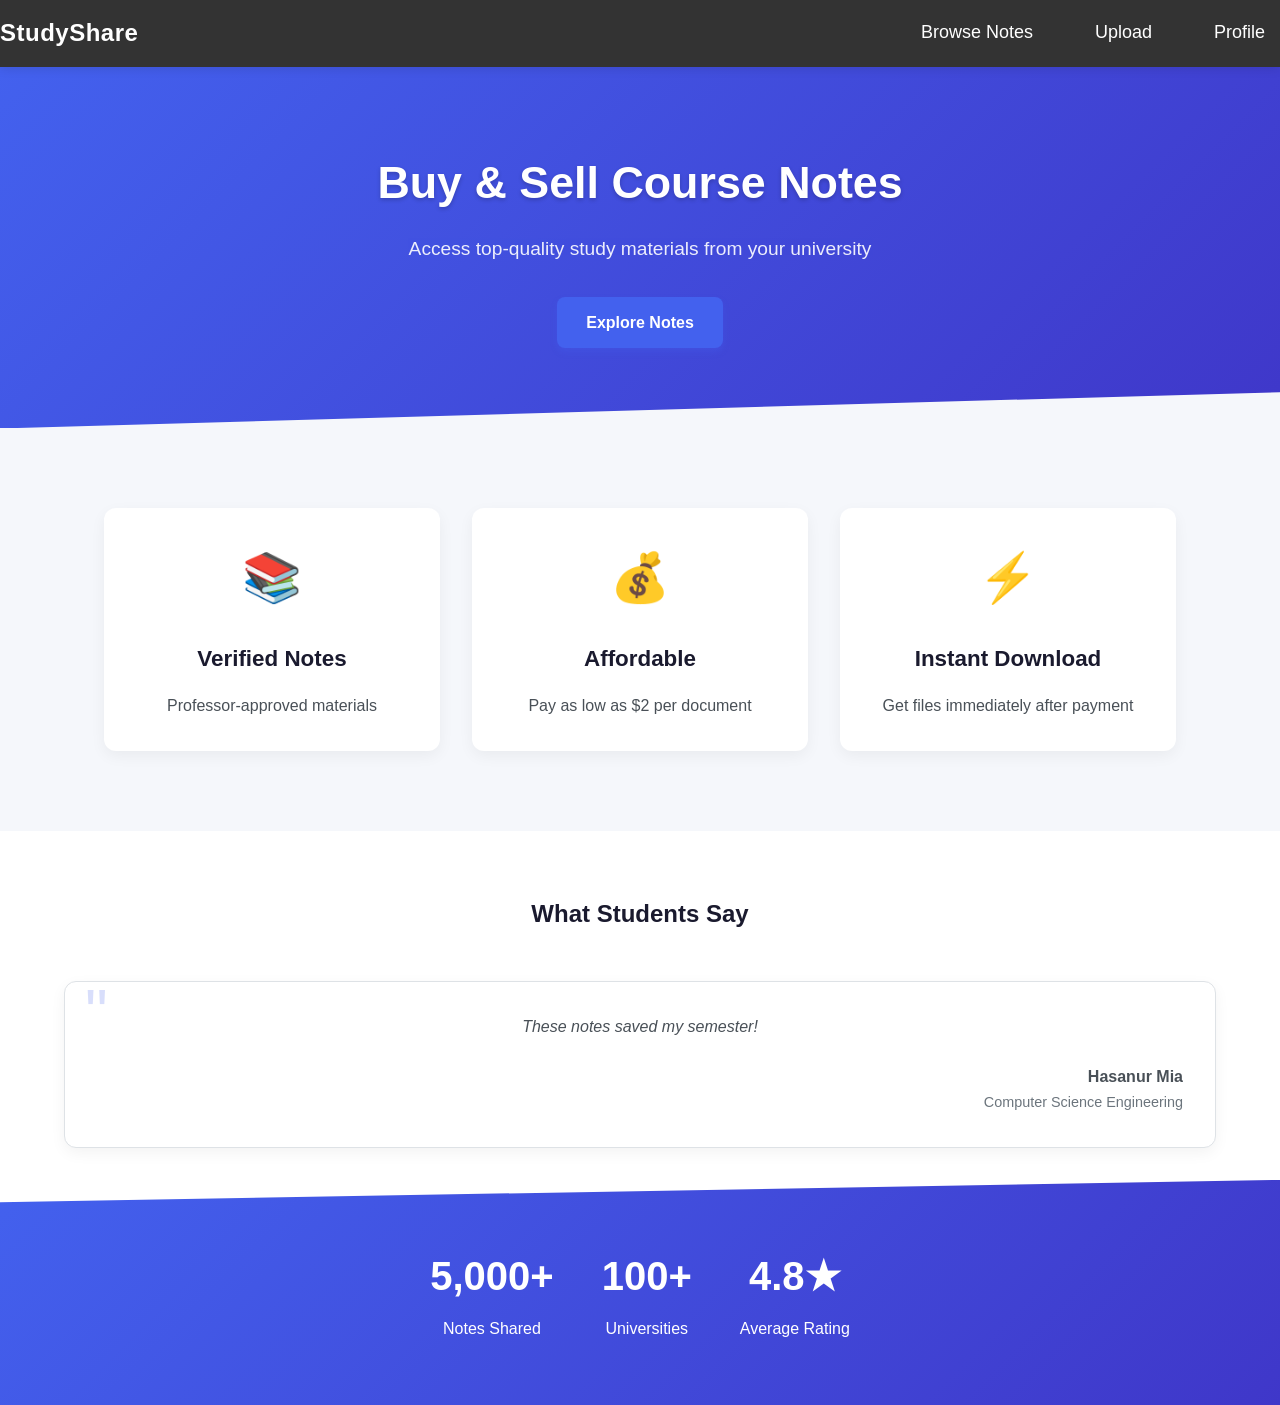
==== Study Share/index.html @ 840df7e5 "Add files via upload" ====
<!DOCTYPE html>
<html lang="en">
<head>
    <meta charset="UTF-8">
    <meta name="viewport" content="width=device-width, initial-scale=1.0">
    <title>StudyShare | Home</title>
    <link rel="stylesheet" href="css\style.css">
</head>
<body>
    <nav>
        <a href="index.html" class="logo">StudyShare</a>
        <div class="nav-links">
            <a href="browse.html">Browse Notes</a>
            <a href="upload.html">Upload</a>
            <a href="profile.html">Profile</a>
        </div>
    </nav>

    <header class="hero">
        <div class="hero-content">
            <h1>Buy & Sell Course Notes</h1>
            <p>Access top-quality study materials from your university</p>
            <a href="browse.html" class="btn-primary">Explore Notes</a>
        </div>
    </header>

    <section class="features">
        <div class="feature-card">
            <div class="feature-icon">📚</div>
            <h3>Verified Notes</h3>
            <p>Professor-approved materials</p>
        </div>
        <div class="feature-card">
            <div class="feature-icon">💰</div>
            <h3>Affordable</h3>
            <p>Pay as low as $2 per document</p>
        </div>
        <div class="feature-card">
            <div class="feature-icon">⚡</div>
            <h3>Instant Download</h3>
            <p>Get files immediately after payment</p>
        </div>
    </section>

    <section class="testimonials">
        <h2>What Students Say</h2>
        <div class="testimonial-grid">
            <div class="testimonial-card">
                <div class="quote">"</div>
                <p>These notes saved my semester!</p>
                <div class="student-info">
                    <span class="name">Hasanur Mia</span>
                    <span class="major">Computer Science Engineering</span>
                    
                </div>
            </div>
            <!-- 2 more testimonials -->
        </div>
    </section>

    <section class="stats">
        <div class="stat-item">
            <h3>5,000+</h3>
            <p>Notes Shared</p>
        </div>
        <div class="stat-item">
            <h3>100+</h3>
            <p>Universities</p>
        </div>
        <div class="stat-item">
            <h3>4.8★</h3>
            <p>Average Rating</p>
        </div>
    </section>
    <script src="main.js"></script>
    
</body>
</html>
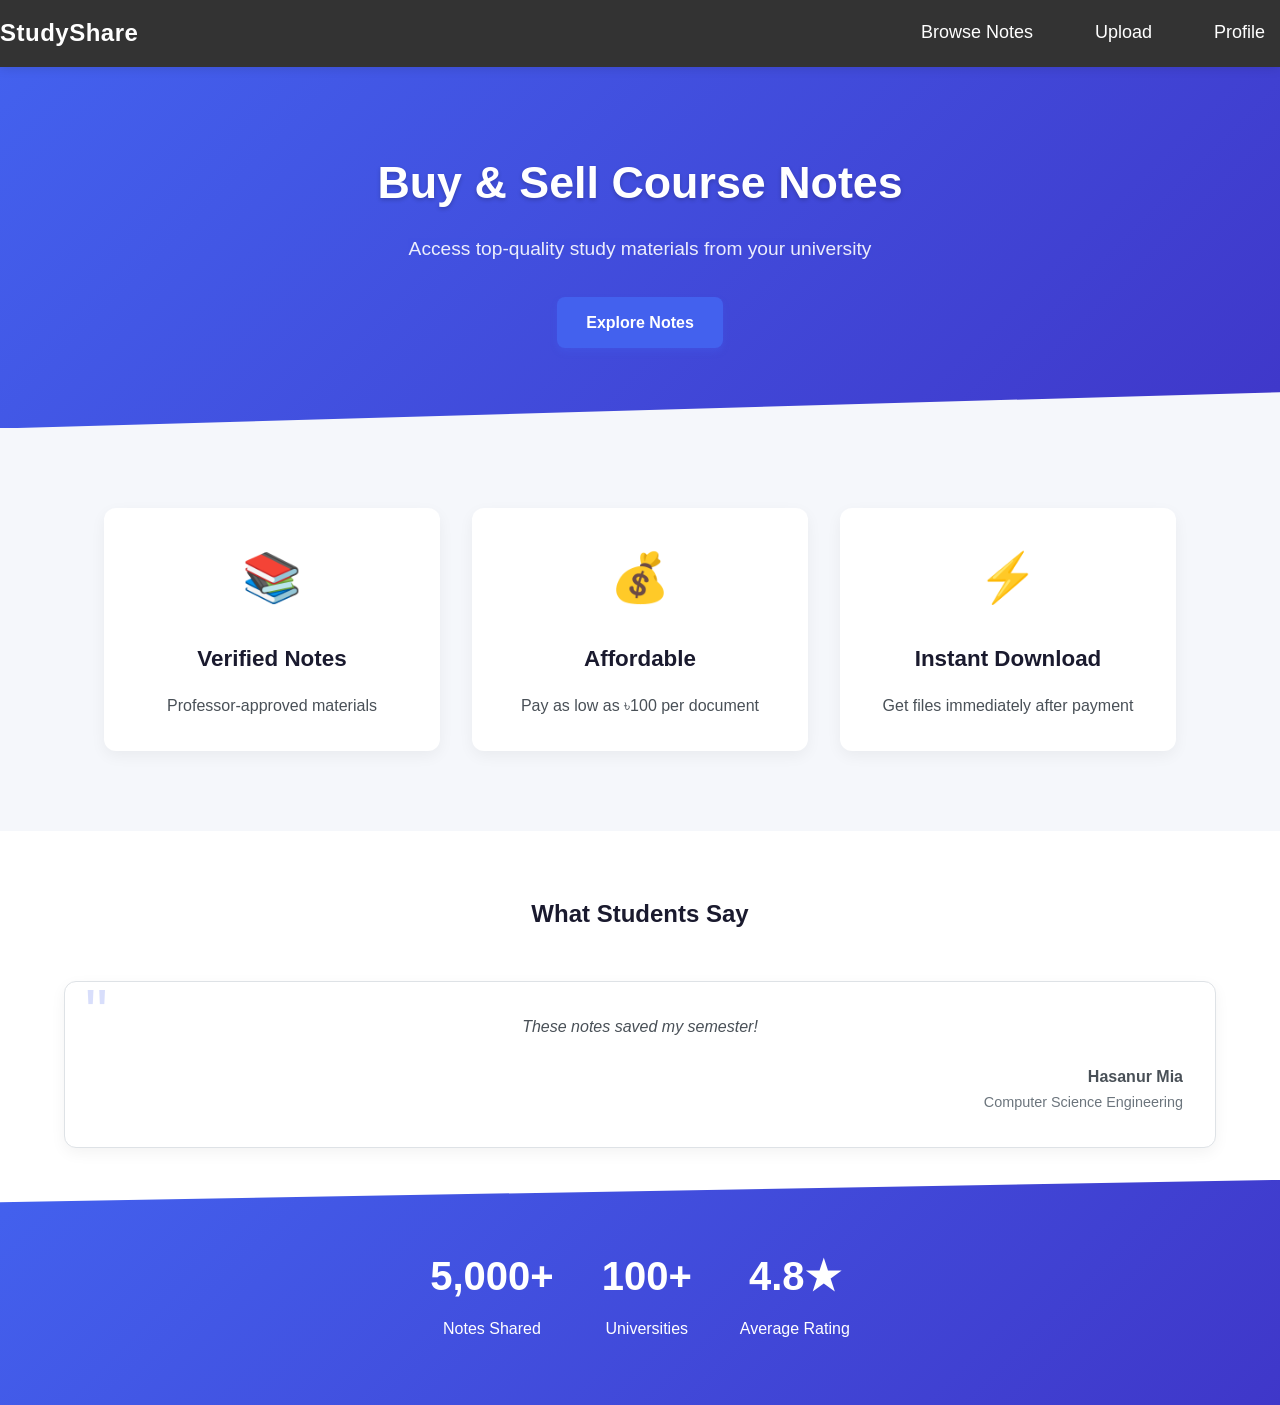
==== commit 9305ef7b: "Add files via upload" ====
--- a/Study Share/index.html
+++ b/Study Share/index.html
@@ -33,7 +33,7 @@
         <div class="feature-card">
             <div class="feature-icon">💰</div>
             <h3>Affordable</h3>
-            <p>Pay as low as $2 per document</p>
+            <p>Pay as low as ৳100 per document</p>
         </div>
         <div class="feature-card">
             <div class="feature-icon">⚡</div>
